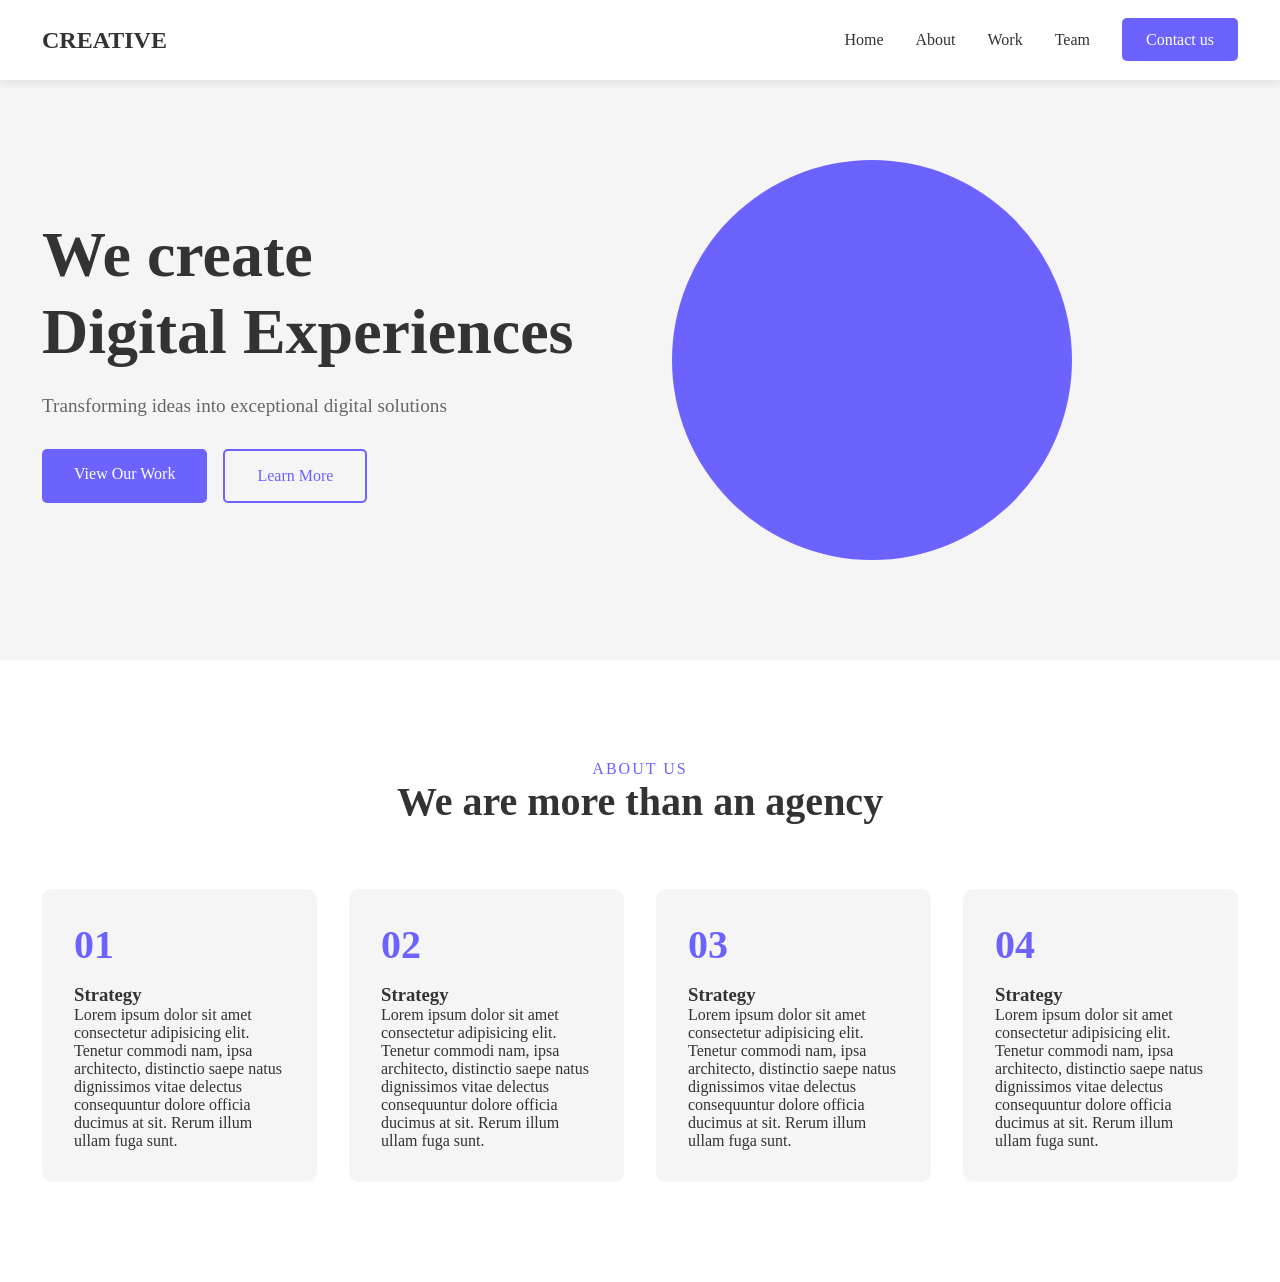
==== landing-page/index.html @ 2696687f "init landing page" ====
<!doctype html>
<html lang="en">
  <head>
    <meta charset="UTF-8" />
    <meta name="viewport" content="width=device-width, initial-scale=1.0" />
    <title>Landing - Page</title>
    <link rel="stylesheet" href="style.css" />
  </head>
  <body>
    <nav class="navbar">
      <div class="container">
        <div class="logo">CREATIVE</div>

        <ul class="nav-menu">
          <li><a href="">Home</a></li>
          <li><a href="">About</a></li>
          <li><a href="">Work</a></li>
          <li><a href="">Team</a></li>
          <li><a href="" class="nav-btn">Contact us</a></li>
        </ul>
      </div>
    </nav>

    <header class="hero">
      <div class="container">
        <div class="hero-content">
          <h1>
            We create <br />
            Digital Experiences
          </h1>

          <p>Transforming ideas into exceptional digital solutions</p>
          <div class="hero-buttons">
            <a href="" class="btn btn1">View Our Work</a>
            <a href="" class="btn btn2">Learn More</a>
          </div>
        </div>

        <div class="hero-image">
          <div class="shape"></div>
        </div>
      </div>
    </header>

    <section class="about">
      <div class="container">
        <div class="section-header">
          <span class="subtitle">About us</span>
          <h2>We are more than an agency</h2>
        </div>

        <div class="about-grid">
          <div class="about-card">
            <div class="number">01</div>
            <h3>Strategy</h3>
            <p>
              Lorem ipsum dolor sit amet consectetur adipisicing elit. Tenetur
              commodi nam, ipsa architecto, distinctio saepe natus dignissimos
              vitae delectus consequuntur dolore officia ducimus at sit. Rerum
              illum ullam fuga sunt.
            </p>
          </div>

          <div class="about-card">
            <div class="number">02</div>
            <h3>Strategy</h3>
            <p>
              Lorem ipsum dolor sit amet consectetur adipisicing elit. Tenetur
              commodi nam, ipsa architecto, distinctio saepe natus dignissimos
              vitae delectus consequuntur dolore officia ducimus at sit. Rerum
              illum ullam fuga sunt.
            </p>
          </div>

          <div class="about-card">
            <div class="number">03</div>
            <h3>Strategy</h3>
            <p>
              Lorem ipsum dolor sit amet consectetur adipisicing elit. Tenetur
              commodi nam, ipsa architecto, distinctio saepe natus dignissimos
              vitae delectus consequuntur dolore officia ducimus at sit. Rerum
              illum ullam fuga sunt.
            </p>
          </div>

          <div class="about-card">
            <div class="number">04</div>
            <h3>Strategy</h3>
            <p>
              Lorem ipsum dolor sit amet consectetur adipisicing elit. Tenetur
              commodi nam, ipsa architecto, distinctio saepe natus dignissimos
              vitae delectus consequuntur dolore officia ducimus at sit. Rerum
              illum ullam fuga sunt.
            </p>
          </div>
        </div>
      </div>
    </section>
  </body>
</html>
---- landing-page/style.css ----
:root {
  --primary-color: #6c63ff;
  --light-gray: #f5f5f5;
  --text-color: #333333;
}

* {
  margin: 0;
  padding: 0;
  box-sizing: border-box;
}

body {
  font-family: "open sans" sans-serif;
  color: var(--text-color);
}

.navbar {
  width: 100%;
  top: 0;
  background-color: white;
  box-shadow: 0 2px 10px rgba(0, 0, 0, 0.1);
  position: fixed;
}

.container {
  width: 1200px;
  padding: 0 2px;
  margin: 0 auto;
}

.navbar .container {
  display: flex;
  align-items: center;
  justify-content: space-between;
  height: 80px;
}

.logo {
  font-size: 1.5rem;
  font-weight: 700;
}

.logo1 {
  color: red;
}

.nav-menu {
  display: flex;
  align-items: center;
  gap: 2rem;
  list-style: none;
}

.nav-menu a {
  text-decoration: none;
  color: var(--text-color);
}

.nav-menu a:hover {
  color: var(--primary-color);
}

.nav-btn {
  background: var(--primary-color);
  padding: 0.8rem 1.5rem;
  color: white !important;
  border-radius: 5px;
}

.hero {
  padding: 160px 0 100px;
  background: var(--light-gray);
  overflow: hidden;
}

.hero .container {
  display: grid;
  grid-template-columns: 1fr 1fr;
  gap: 4rem;
  align-items: center;
}

.hero-content h1 {
  font-size: 4rem;
  line-height: 1.2;
  margin-bottom: 1.5rem;
}

.hero-content p {
  font-size: 1.2rem;
  margin-bottom: 2rem;
  color: #666;
}

.hero-buttons {
  display: flex;
  gap: 1rem;
}

.btn {
  display: inline-block;
  padding: 1rem 2rem;
  text-decoration: none;
  font-weight: 500;
  border-radius: 5px;
}

.btn1 {
  background-color: var(--primary-color);
  color: white;
  border: none;
}

.btn2 {
  border: 2px solid var(--primary-color);
  background-color: transparent;
  color: var(--primary-color);
}

.shape {
  height: 400px;
  width: 400px;
  background-color: var(--primary-color);
  border-radius: 100%;
}

.about {
  padding: 100px 0;
  background: white;
}

.section-header {
  text-align: center;
  margin-bottom: 4rem;
}

.subtitle {
  color: var(--primary-color);
  font-weight: 500;
  text-transform: uppercase;
  letter-spacing: 2px;
  margin-bottom: 1rem;
}

.section-header h2 {
  font-size: 2.5rem;
  color: var(--text-color);
}

.about-grid {
  display: grid;

  grid-template-columns: repeat(auto-fit, minmax(250px, 1fr));
  gap: 2rem;
}

.about-card {
  background-color: var(--light-gray);
  padding: 2rem;
  border-radius: 10px;
}

.about-card:hover {
  transform: translateY(10px);
}

.number {
  color: var(--primary-color);
  font-size: 2.5rem;
  font-weight: 700;
  margin-bottom: 1rem;
}
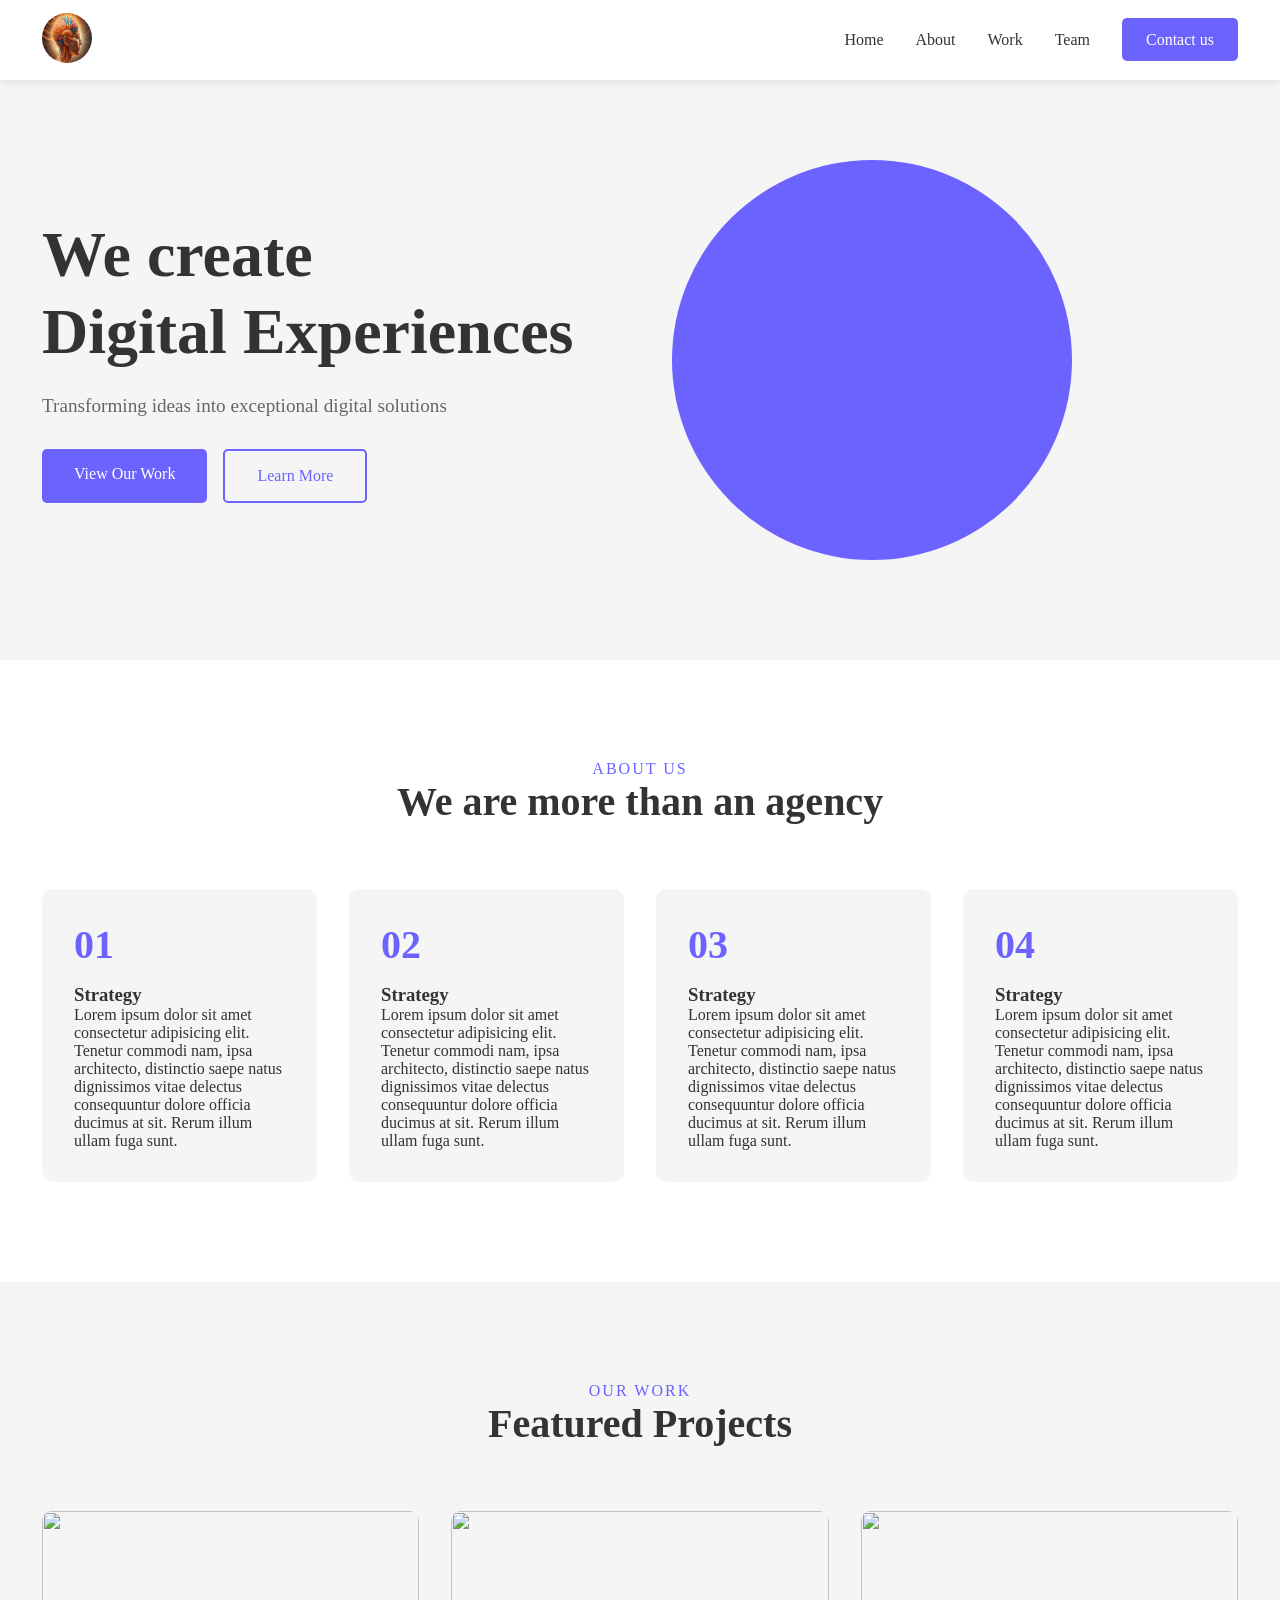
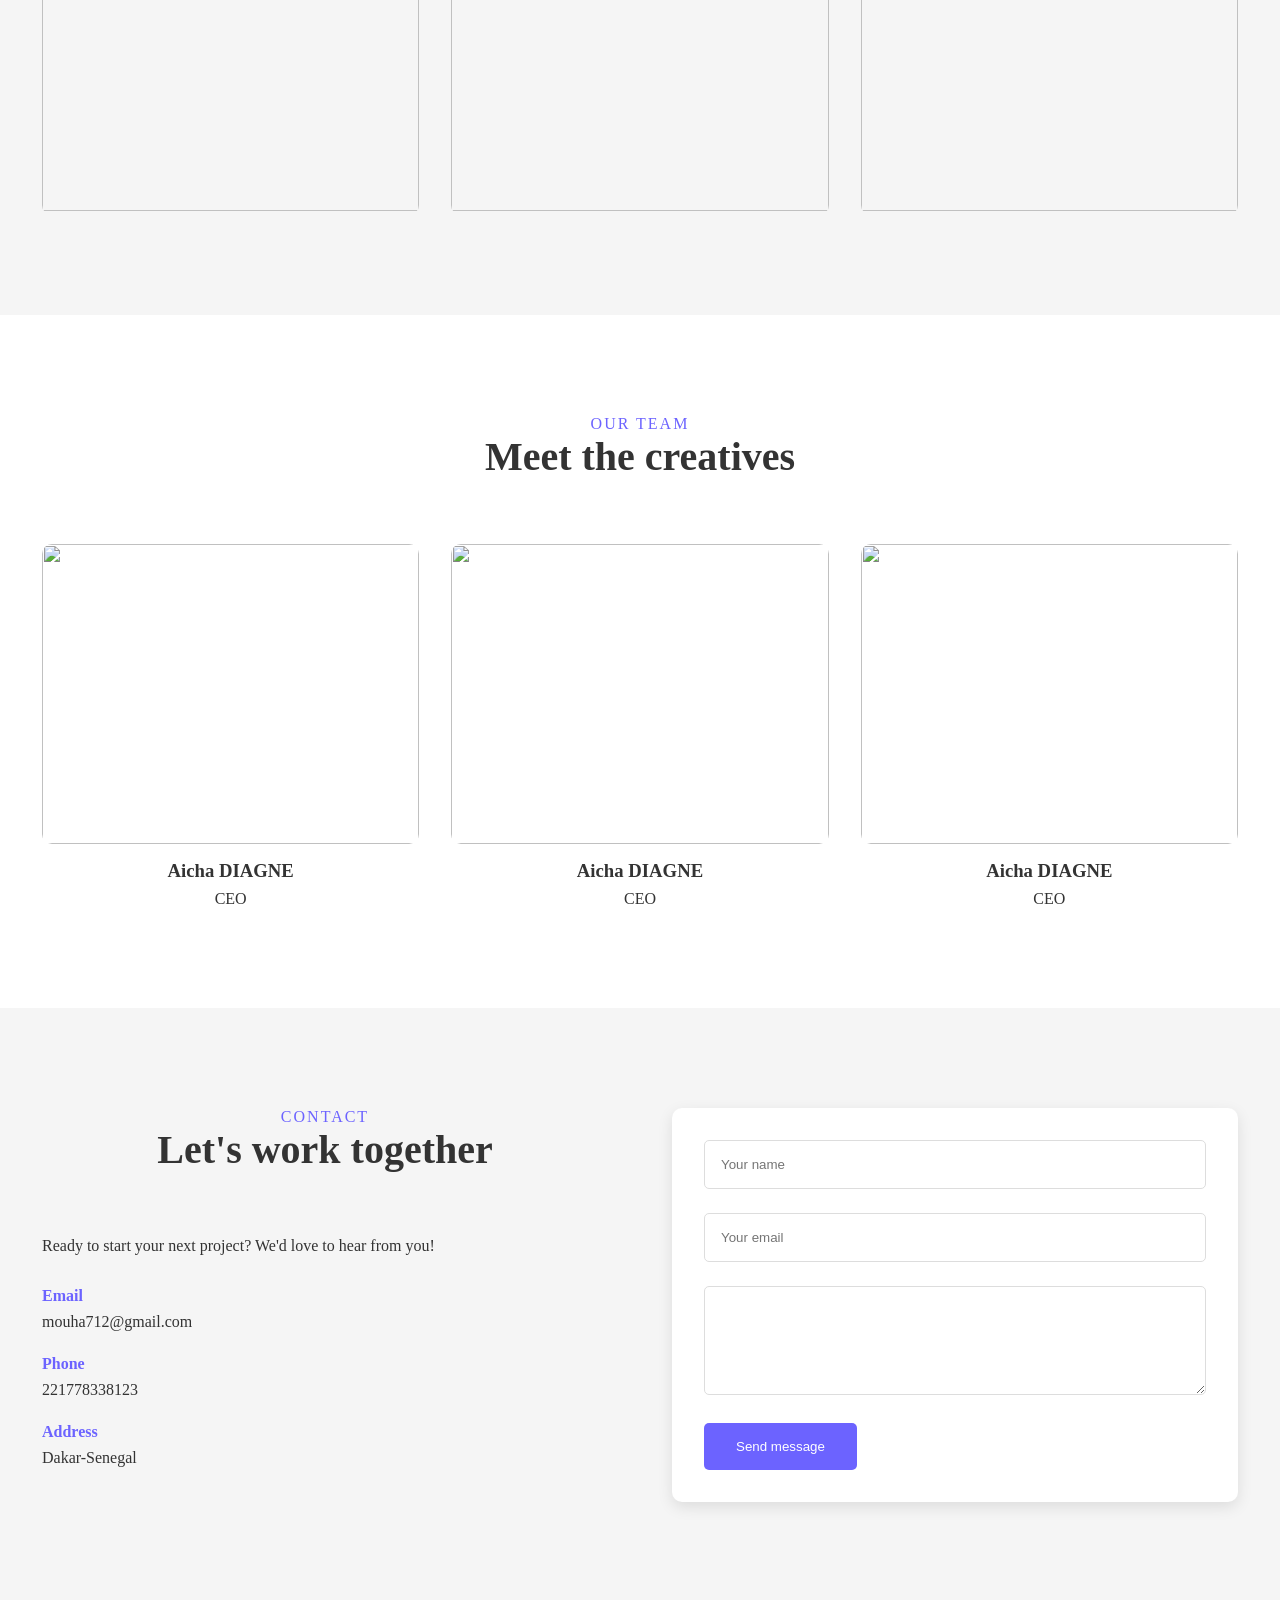
==== commit cacdcd53: "landing page: suite with teams contact work" ====
--- a/landing-page/index.html
+++ b/landing-page/index.html
@@ -9,7 +9,9 @@
   <body>
     <nav class="navbar">
       <div class="container">
-        <div class="logo">CREATIVE</div>
+        <div class="logo">
+          <img src="images/logo.png" alt="" />
+        </div>
 
         <ul class="nav-menu">
           <li><a href="">Home</a></li>
@@ -96,5 +98,133 @@
         </div>
       </div>
     </section>
+
+    <section class="work">
+      <div class="container">
+        <div class="section-header">
+          <span class="subtitle">Our work</span>
+          <h2>Featured Projects</h2>
+        </div>
+
+        <div class="work-grid">
+          <div class="work-item">
+            <img
+              src="images/flat-lay-people-working-together-office (1).jpg"
+              alt=""
+            />
+            <div class="work-info">
+              <h3>Platform web</h3>
+              <p>E-commerce</p>
+              <a href="">View project </a>
+            </div>
+          </div>
+
+          <div class="work-item">
+            <img
+              src="images/happy-african-woman-after-reading-email-with-good-news-working-late-night.jpg"
+              alt=""
+            />
+            <div class="work-info">
+              <h3>Platform web</h3>
+              <p>E-commerce</p>
+              <a href="">View project </a>
+            </div>
+          </div>
+
+          <div class="work-item">
+            <img src="images/woman-playing-her-phone-work.jpg" alt="" />
+            <div class="work-info">
+              <h3>Platform web</h3>
+              <p>E-commerce</p>
+              <a href="">View project </a>
+            </div>
+          </div>
+        </div>
+      </div>
+    </section>
+
+    <section class="team">
+      <div class="container">
+        <div class="section-header">
+          <span class="subtitle">Our team</span>
+          <h2>Meet the creatives</h2>
+        </div>
+
+        <div class="team-grid">
+          <div class="team-member">
+            <img
+              src="images/happy-african-woman-after-reading-email-with-good-news-working-late-night.jpg"
+              alt=""
+            />
+            <h3>Aicha DIAGNE</h3>
+            <p>CEO</p>
+          </div>
+          <div class="team-member">
+            <img
+              src="images/happy-african-woman-after-reading-email-with-good-news-working-late-night.jpg"
+              alt=""
+            />
+            <h3>Aicha DIAGNE</h3>
+            <p>CEO</p>
+          </div>
+
+          <div class="team-member">
+            <img
+              src="images/happy-african-woman-after-reading-email-with-good-news-working-late-night.jpg"
+              alt=""
+            />
+            <h3>Aicha DIAGNE</h3>
+            <p>CEO</p>
+          </div>
+        </div>
+      </div>
+    </section>
+
+    <section class="contact">
+      <div class="container">
+        <div class="contact-content">
+          <div class="contact-info">
+            <div class="section-header">
+              <span class="subtitle">Contact</span>
+              <h2>Let's work together</h2>
+            </div>
+
+            <p>Ready to start your next project? We'd love to hear from you!</p>
+            <div class="contact-details">
+              <div class="contact-item">
+                <h4>Email</h4>
+                <p>mouha712@gmail.com</p>
+              </div>
+
+              <div class="contact-item">
+                <h4>Phone</h4>
+                <p>221778338123</p>
+              </div>
+
+              <div class="contact-item">
+                <h4>Address</h4>
+                <p>Dakar-Senegal</p>
+              </div>
+            </div>
+          </div>
+
+          <form action="" class="contact-form">
+            <div class="form-group">
+              <input type="text" placeholder="Your name" />
+            </div>
+
+            <div class="form-group">
+              <input type="email" placeholder="Your email" />
+            </div>
+
+            <div class="form-group">
+              <textarea name="" id="" rows="5"></textarea>
+            </div>
+
+            <button class="btn btn1">Send message</button>
+          </form>
+        </div>
+      </div>
+    </section>
   </body>
 </html>
--- a/landing-page/style.css
+++ b/landing-page/style.css
@@ -21,6 +21,7 @@
   background-color: white;
   box-shadow: 0 2px 10px rgba(0, 0, 0, 0.1);
   position: fixed;
+  z-index: 1000;
 }
 
 .container {
@@ -36,11 +37,16 @@
   height: 80px;
 }
 
-.logo {
+/* .logo {
   font-size: 1.5rem;
   font-weight: 700;
-}
-
+} */
+
+.logo img {
+  width: 50px;
+  height: 50px;
+  border-radius: 5rem;
+}
 .logo1 {
   color: red;
 }
@@ -171,3 +177,122 @@
   font-weight: 700;
   margin-bottom: 1rem;
 }
+
+.work {
+  padding: 100px 0;
+  background-color: var(--light-gray);
+}
+
+.work-grid {
+  display: grid;
+  grid-template-columns: repeat(auto-fit, minmax(300px, 1fr));
+  gap: 2rem;
+}
+
+.work-item {
+  position: relative;
+  border-radius: 10px;
+  overflow: hidden;
+}
+
+.work-item img {
+  width: 100%;
+  height: 300px;
+  object-fit: cover;
+}
+
+.work-info {
+  position: absolute;
+  bottom: 0;
+  left: 0;
+  right: 0;
+  padding: 2rem;
+  color: white;
+  background: linear-gradient(to top, rgba(0, 0, 0, 0.8), transparent);
+  transform: translateY(100%);
+}
+
+.work-item:hover .work-info {
+  transform: translateY(0);
+}
+
+.work-info a {
+  color: white;
+  text-decoration: none;
+  display: inline-block;
+  margin-top: 1rem;
+}
+
+.team {
+  padding: 100px 0;
+  background-color: white;
+}
+
+.team-grid {
+  display: grid;
+  grid-template-columns: repeat(auto-fit, minmax(250px, 1fr));
+  gap: 2rem;
+}
+
+.team-member img {
+  width: 100%;
+  height: 300px;
+  object-fit: cover;
+  border-radius: 10px;
+  margin-bottom: 1rem;
+}
+
+.team-member {
+  text-align: center;
+}
+
+.team-member h3 {
+  margin-bottom: 0.5rem;
+}
+
+.contact {
+  padding: 100px 0;
+  background-color: var(--light-gray);
+}
+
+.contact-content {
+  display: grid;
+  grid-template-columns: repeat(auto-fit, minmax(300px, 1fr));
+  gap: 4rem;
+}
+
+.contact-info {
+  text-align: left;
+}
+
+.contact-details {
+  margin-top: 2rem;
+}
+
+.contact-item {
+  margin-bottom: 1.5rem;
+}
+
+.contact-item h4 {
+  color: var(--primary-color);
+  margin-bottom: 0.5rem;
+}
+
+.contact-form {
+  background: white;
+  padding: 2rem;
+  border-radius: 10px;
+  box-shadow: 0 5px 15px rgba(0, 0, 0, 0.1);
+}
+
+.form-group {
+  margin-bottom: 1.5rem;
+}
+
+.form-group input,
+.form-group textarea {
+  width: 100%;
+  border-radius: 5px;
+  border: 1px solid #ddd;
+  padding: 1rem;
+}
